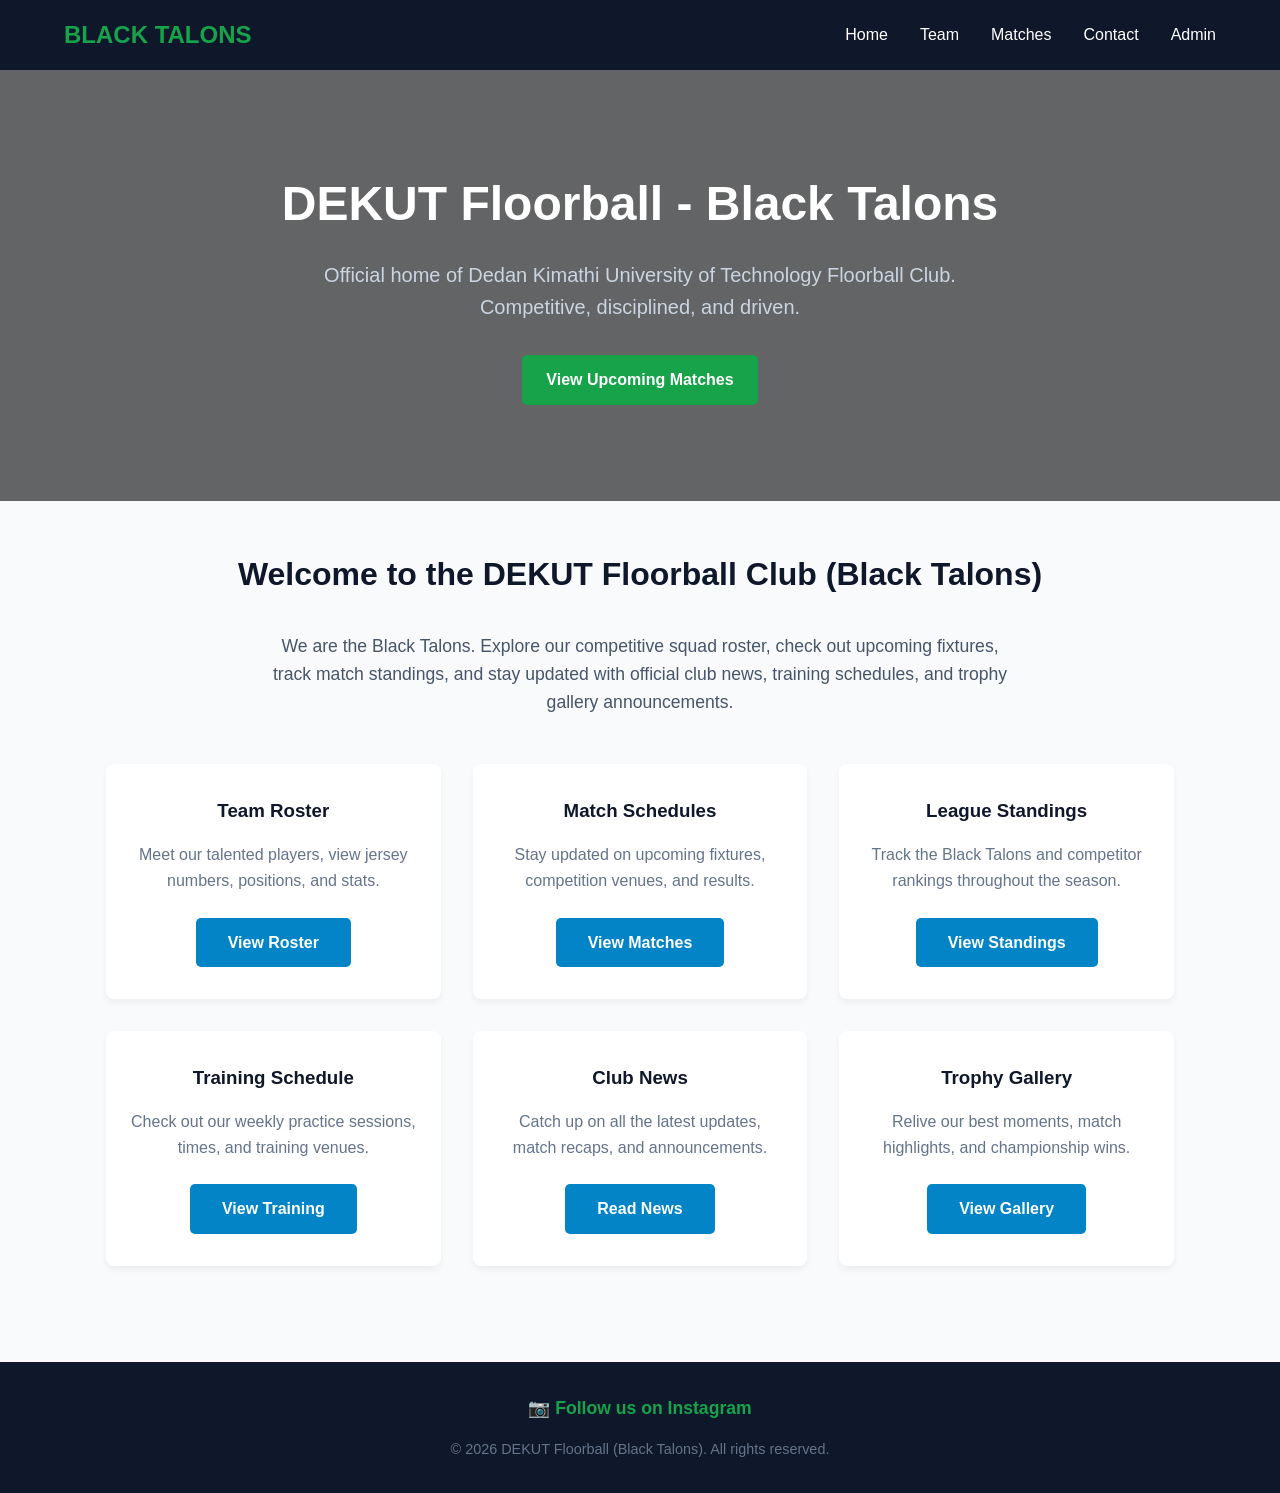
==== frontend/index.html @ 3fba46f5 "Fresh commit: Complete Black Talons project" ====
<!DOCTYPE html>
<html lang="en">
<head>
    <meta charset="UTF-8">
    <meta name="viewport" content="width=device-width, initial-scale=1.0">
    <title>DEKUT Floorball (Black Talons) - Home</title>
    <link rel="stylesheet" href="css/style.css">
    <style>
        .hero {
            background: linear-gradient(rgba(0,0,0,0.6), rgba(0,0,0,0.6)), url('images/hero-bg.jpg') no-repeat center center/cover;
            color: var(--white);
            padding: 6rem 2rem;
            text-align: center;
        }
        .container { max-width: 1100px; margin: auto; padding: 3rem 1rem; }
        .section-title { text-align: center; margin-bottom: 2rem; color: var(--primary-color); }
        .features-grid {
            display: grid;
            grid-template-columns: repeat(auto-fit, minmax(250px, 1fr));
            gap: 2rem;
            margin-top: 2rem;
        }
        .feature-card {
            background: var(--white);
            padding: 2rem 1.5rem;
            border-radius: 8px;
            box-shadow: 0 4px 6px rgba(0,0,0,0.05);
            text-align: center;
            transition: transform 0.2s;
        }
        .feature-card:hover {
            transform: translateY(-5px);
        }
        .feature-card h3 { color: var(--primary-color); margin-bottom: 1rem; }
    </style>
</head>
<body>

    <!-- Navigation Bar (5 Core Items) -->
    <header>
        <a href="index.html" class="logo">BLACK TALONS</a>
        <div class="menu-toggle" id="mobile-menu">☰</div>
        <nav>
            <ul>
                <li><a href="index.html" class="active">Home</a></li>
                <li><a href="players.html">Team</a></li>
                <li><a href="matches.html">Matches</a></li>
                <li><a href="contact.html">Contact</a></li>
                <li><a href="admin.html">Admin</a></li>
            </ul>
        </nav>
    </header>

    <!-- Hero Section -->
    <section class="hero">
        <h1 style="font-size: 3rem; margin-bottom: 1rem;">DEKUT Floorball - Black Talons</h1>
        <p style="font-size: 1.25rem; margin-bottom: 2rem; max-width: 700px; margin-left: auto; margin-right: auto;">Official home of Dedan Kimathi University of Technology Floorball Club. Competitive, disciplined, and driven.</p>
        <a href="matches.html" class="btn" style="padding: 0.75rem 1.5rem; font-size: 1rem;">View Upcoming Matches</a>
    </section>

    <!-- Main Content Container -->
    <div class="container">
        <h2 class="section-title">Welcome to the DEKUT Floorball Club (Black Talons)</h2>
        <p style="text-align: center; max-width: 750px; margin: 0 auto 3rem auto; color: #475569; font-size: 1.1rem; line-height: 1.6;">
            We are the Black Talons. Explore our competitive squad roster, check out upcoming fixtures, track match standings, and stay updated with official club news, training schedules, and trophy gallery announcements.
        </p>

        <!-- Feature Cards Grid (Includes all 9 sections total) -->
        <div class="features-grid">
            <!-- 1. Team Roster -->
            <div class="feature-card">
                <h3>Team Roster</h3>
                <p style="color: #64748b; margin-bottom: 1.5rem;">Meet our talented players, view jersey numbers, positions, and stats.</p>
                <a href="players.html" class="btn" style="background-color: #0284c7;">View Roster</a>
            </div>

            <!-- 2. Match Schedules -->
            <div class="feature-card">
                <h3>Match Schedules</h3>
                <p style="color: #64748b; margin-bottom: 1.5rem;">Stay updated on upcoming fixtures, competition venues, and results.</p>
                <a href="matches.html" class="btn" style="background-color: #0284c7;">View Matches</a>
            </div>

            <!-- 3. League Standings -->
            <div class="feature-card">
                <h3>League Standings</h3>
                <p style="color: #64748b; margin-bottom: 1.5rem;">Track the Black Talons and competitor rankings throughout the season.</p>
                <a href="standings.html" class="btn" style="background-color: #0284c7;">View Standings</a>
            </div>

            <!-- 4. Training Schedule -->
            <div class="feature-card">
                <h3>Training Schedule</h3>
                <p style="color: #64748b; margin-bottom: 1.5rem;">Check out our weekly practice sessions, times, and training venues.</p>
                <a href="training.html" class="btn" style="background-color: #0284c7;">View Training</a>
            </div>

            <!-- 5. Club News -->
            <div class="feature-card">
                <h3>Club News</h3>
                <p style="color: #64748b; margin-bottom: 1.5rem;">Catch up on all the latest updates, match recaps, and announcements.</p>
                <a href="news.html" class="btn" style="background-color: #0284c7;">Read News</a>
            </div>

            <!-- 6. Gallery & Trophies -->
            <div class="feature-card">
                <h3>Trophy Gallery</h3>
                <p style="color: #64748b; margin-bottom: 1.5rem;">Relive our best moments, match highlights, and championship wins.</p>
                <a href="gallery.html" class="btn" style="background-color: #0284c7;">View Gallery</a>
            </div>

        </div>
    </div>

    <!-- Footer with Dynamic Instagram Link -->
    <footer>
        <div style="margin-bottom: 1rem; text-align: center;">
            <a id="footer-instagram-link" href="https://instagram.com" target="_blank" style="color: var(--accent-color); text-decoration: none; font-weight: bold; font-size: 1.1rem;">
                📷 Follow us on Instagram
            </a>
        </div>
        <p style="text-align: center; color: #64748b; font-size: 0.9rem;">&copy; 2026 DEKUT Floorball (Black Talons). All rights reserved.</p>
    </footer>

    <!-- Scripts -->
    <script>
        const API_URL = "http://127.0.0.1:8000";

        // Mobile Menu Toggle
        document.getElementById("mobile-menu").addEventListener("click", () => {
            const nav = document.querySelector("nav ul");
            nav.classList.toggle("showing");
        });

        // Automatically fetch the dynamic Instagram link from the backend on page load
        document.addEventListener("DOMContentLoaded", async () => {
            try {
                const res = await fetch(`${API_URL}/socials/`);
                const socials = await res.json();
                const insta = socials.find(s => s.platform.toLowerCase() === "instagram");
                if (insta && insta.url) {
                    const linkEl = document.getElementById("footer-instagram-link");
                    if (linkEl) linkEl.href = insta.url;
                }
            } catch (e) {
                // Fails safely if the backend server is offline
            }
        });
    </script>
</body>
</html>
---- frontend/css/style.css ----
:root {
    --primary-color: #0f172a; /* Deep athletic dark */
    --accent-color: #16a34a;  /* Floorball green */
    --text-color: #334155;
    --bg-light: #f8fafc;
    --white: #ffffff;
}

* {
    margin: 0;
    padding: 0;
    box-sizing: border-box;
    font-family: 'Segoe UI', Tahoma, Geneva, Verdana, sans-serif;
}

body {
    background-color: var(--bg-light);
    color: var(--text-color);
    line-height: 1.6;
}

/* Navigation */
header {
    background-color: var(--primary-color);
    color: var(--white);
    display: flex;
    justify-content: space-between;
    align-items: center;
    padding: 1rem 5%;
    position: sticky;
    top: 0;
    z-index: 100;
}

.logo {
    font-size: 1.5rem;
    font-weight: bold;
    color: var(--accent-color);
    text-decoration: none;
}

nav ul {
    display: flex;
    list-style: none;
    gap: 2rem;
}

nav ul li a {
    color: var(--white);
    text-decoration: none;
    font-weight: 500;
    transition: color 0.3s;
}

nav ul li a:hover {
    color: var(--accent-color);
}

/* Hero Section */
.hero {
    background: linear-gradient(rgba(15, 23, 42, 0.85), rgba(15, 23, 42, 0.85)), url('https://images.unsplash.com/photo-1517649763962-0c623266cf10?auto=format&fit=crop&w=1200&q=80') center/cover;
    color: var(--white);
    text-align: center;
    padding: 6rem 2rem;
}

.hero h1 {
    font-size: 3rem;
    margin-bottom: 1rem;
    color: var(--white);
}

.hero p {
    font-size: 1.2rem;
    margin-bottom: 2rem;
    color: #cbd5e1;
}

.btn {
    display: inline-block;
    background-color: var(--accent-color);
    color: var(--white);
    padding: 0.75rem 2rem;
    border-radius: 5px;
    text-decoration: none;
    font-weight: bold;
    transition: background 0.3s;
}

.btn:hover {
    background-color: #15803d;
}

/* Sections */
section {
    padding: 4rem 10%;
}

.section-title {
    text-align: center;
    font-size: 2rem;
    margin-bottom: 2.5rem;
    color: var(--primary-color);
}

/* Cards Grid */
.grid-container {
    display: grid;
    grid-template-columns: repeat(auto-fit, minmax(280px, 1fr));
    gap: 2rem;
}

.card {
    background: var(--white);
    padding: 1.5rem;
    border-radius: 8px;
    box-shadow: 0 4px 6px rgba(0,0,0,0.05);
}

.card h3 {
    margin-bottom: 0.5rem;
    color: var(--primary-color);
}

/* Footer */
footer {
    background-color: var(--primary-color);
    color: var(--white);
    text-align: center;
    padding: 2rem;
    margin-top: 3rem;
}
/* Mobile Navigation & Hamburger */
.menu-toggle {
    display: none;
    cursor: pointer;
    font-size: 1.5rem;
    color: var(--white);
}

@media (max-width: 768px) {
    .menu-toggle {
        display: block;
    }
    nav ul {
        display: none;
        flex-direction: column;
        position: absolute;
        top: 100%;
        left: 0;
        width: 100%;
        background-color: var(--primary-color);
        padding: 1.5rem;
        text-align: center;
        gap: 1.2rem;
        box-shadow: 0 4px 6px rgba(0,0,0,0.1);
    }
    nav ul.active {
        display: flex;
    }
}
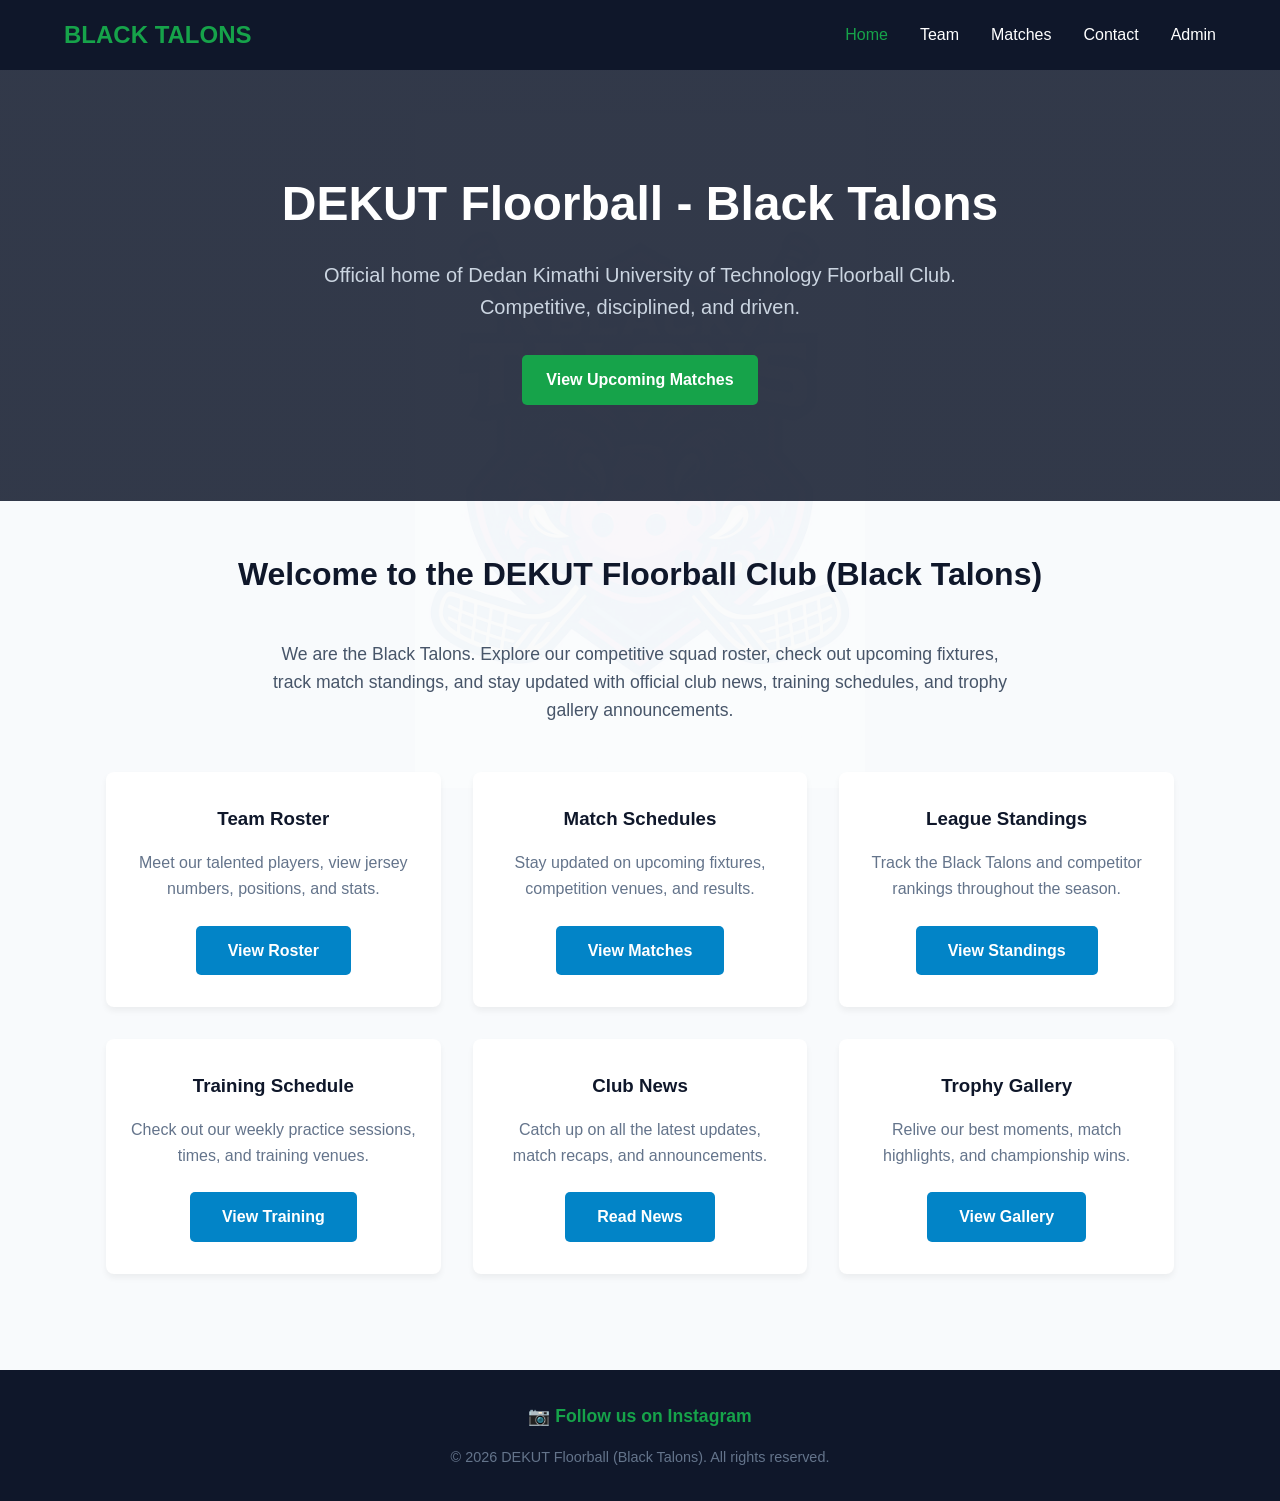
==== commit 80661616: "Update frontend styles and background logo watermark" ====
--- a/frontend/index.html
+++ b/frontend/index.html
@@ -4,16 +4,10 @@
     <meta charset="UTF-8">
     <meta name="viewport" content="width=device-width, initial-scale=1.0">
     <title>DEKUT Floorball (Black Talons) - Home</title>
+    <meta name="google-site-verification" content="17JeDQmYiV3--7HRxXsynzgD98XbnpOstbUggoSIwxA" />
     <link rel="stylesheet" href="css/style.css">
     <style>
-        .hero {
-            background: linear-gradient(rgba(0,0,0,0.6), rgba(0,0,0,0.6)), url('images/hero-bg.jpg') no-repeat center center/cover;
-            color: var(--white);
-            padding: 6rem 2rem;
-            text-align: center;
-        }
         .container { max-width: 1100px; margin: auto; padding: 3rem 1rem; }
-        .section-title { text-align: center; margin-bottom: 2rem; color: var(--primary-color); }
         .features-grid {
             display: grid;
             grid-template-columns: repeat(auto-fit, minmax(250px, 1fr));
@@ -36,7 +30,7 @@
 </head>
 <body>
 
-    <!-- Navigation Bar (5 Core Items) -->
+    <!-- Navigation Bar -->
     <header>
         <a href="index.html" class="logo">BLACK TALONS</a>
         <div class="menu-toggle" id="mobile-menu">☰</div>
@@ -65,7 +59,7 @@
             We are the Black Talons. Explore our competitive squad roster, check out upcoming fixtures, track match standings, and stay updated with official club news, training schedules, and trophy gallery announcements.
         </p>
 
-        <!-- Feature Cards Grid (Includes all 9 sections total) -->
+        <!-- Feature Cards Grid -->
         <div class="features-grid">
             <!-- 1. Team Roster -->
             <div class="feature-card">
@@ -108,14 +102,13 @@
                 <p style="color: #64748b; margin-bottom: 1.5rem;">Relive our best moments, match highlights, and championship wins.</p>
                 <a href="gallery.html" class="btn" style="background-color: #0284c7;">View Gallery</a>
             </div>
-
         </div>
     </div>
 
     <!-- Footer with Dynamic Instagram Link -->
     <footer>
         <div style="margin-bottom: 1rem; text-align: center;">
-            <a id="footer-instagram-link" href="https://instagram.com" target="_blank" style="color: var(--accent-color); text-decoration: none; font-weight: bold; font-size: 1.1rem;">
+            <a id="footer-instagram-link" href="https://instagram.com/_black_talons" target="_blank" style="color: var(--accent-color); text-decoration: none; font-weight: bold; font-size: 1.1rem;">
                 📷 Follow us on Instagram
             </a>
         </div>
@@ -124,7 +117,7 @@
 
     <!-- Scripts -->
     <script>
-        const API_URL = "http://127.0.0.1:8000";
+        const API_URL = "https://black-talons-floorball-1.onrender.com";
 
         // Mobile Menu Toggle
         document.getElementById("mobile-menu").addEventListener("click", () => {
@@ -132,7 +125,7 @@
             nav.classList.toggle("showing");
         });
 
-        // Automatically fetch the dynamic Instagram link from the backend on page load
+        // Fetch the dynamic Instagram link from the backend on page load
         document.addEventListener("DOMContentLoaded", async () => {
             try {
                 const res = await fetch(`${API_URL}/socials/`);
--- a/frontend/css/style.css
+++ b/frontend/css/style.css
@@ -17,8 +17,15 @@
     background-color: var(--bg-light);
     color: var(--text-color);
     line-height: 1.6;
-}
 
+    /* Background Logo Overlay */
+    background-image: url('../floorball team logo.jpeg');
+    background-repeat: no-repeat;
+    background-position: center center;
+    background-attachment: fixed;
+    background-size: 450px;
+    background-blend-mode: soft-light;
+}    
 /* Navigation */
 header {
     background-color: var(--primary-color);
@@ -52,7 +59,8 @@
     transition: color 0.3s;
 }
 
-nav ul li a:hover {
+nav ul li a:hover,
+nav ul li a.active {
     color: var(--accent-color);
 }
 
@@ -122,6 +130,13 @@
     color: var(--primary-color);
 }
 
+.card img {
+    width: 100% !important;
+    height: auto !important;
+    max-height: none !important;
+    object-fit: contain !important;
+}
+
 /* Footer */
 footer {
     background-color: var(--primary-color);
@@ -130,6 +145,7 @@
     padding: 2rem;
     margin-top: 3rem;
 }
+
 /* Mobile Navigation & Hamburger */
 .menu-toggle {
     display: none;
@@ -155,7 +171,7 @@
         gap: 1.2rem;
         box-shadow: 0 4px 6px rgba(0,0,0,0.1);
     }
-    nav ul.active {
+    nav ul.showing {
         display: flex;
     }
 }
